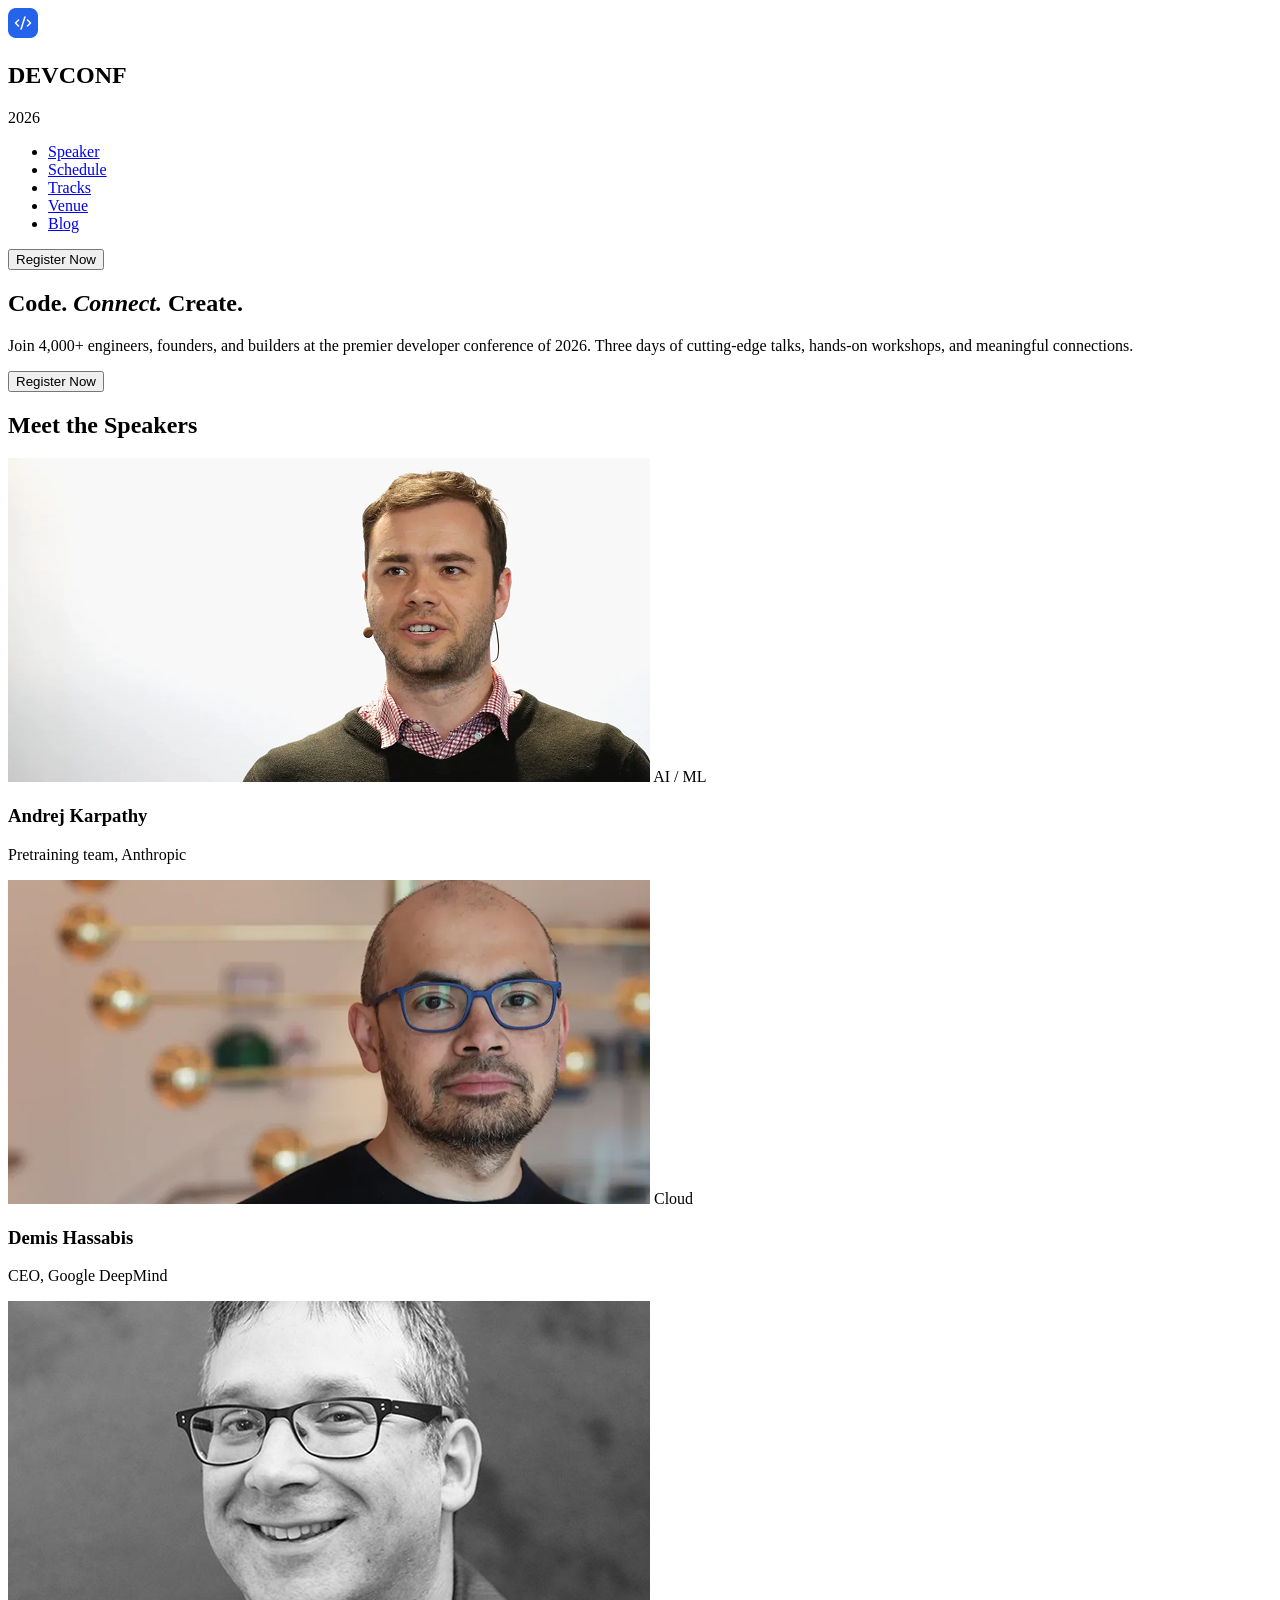
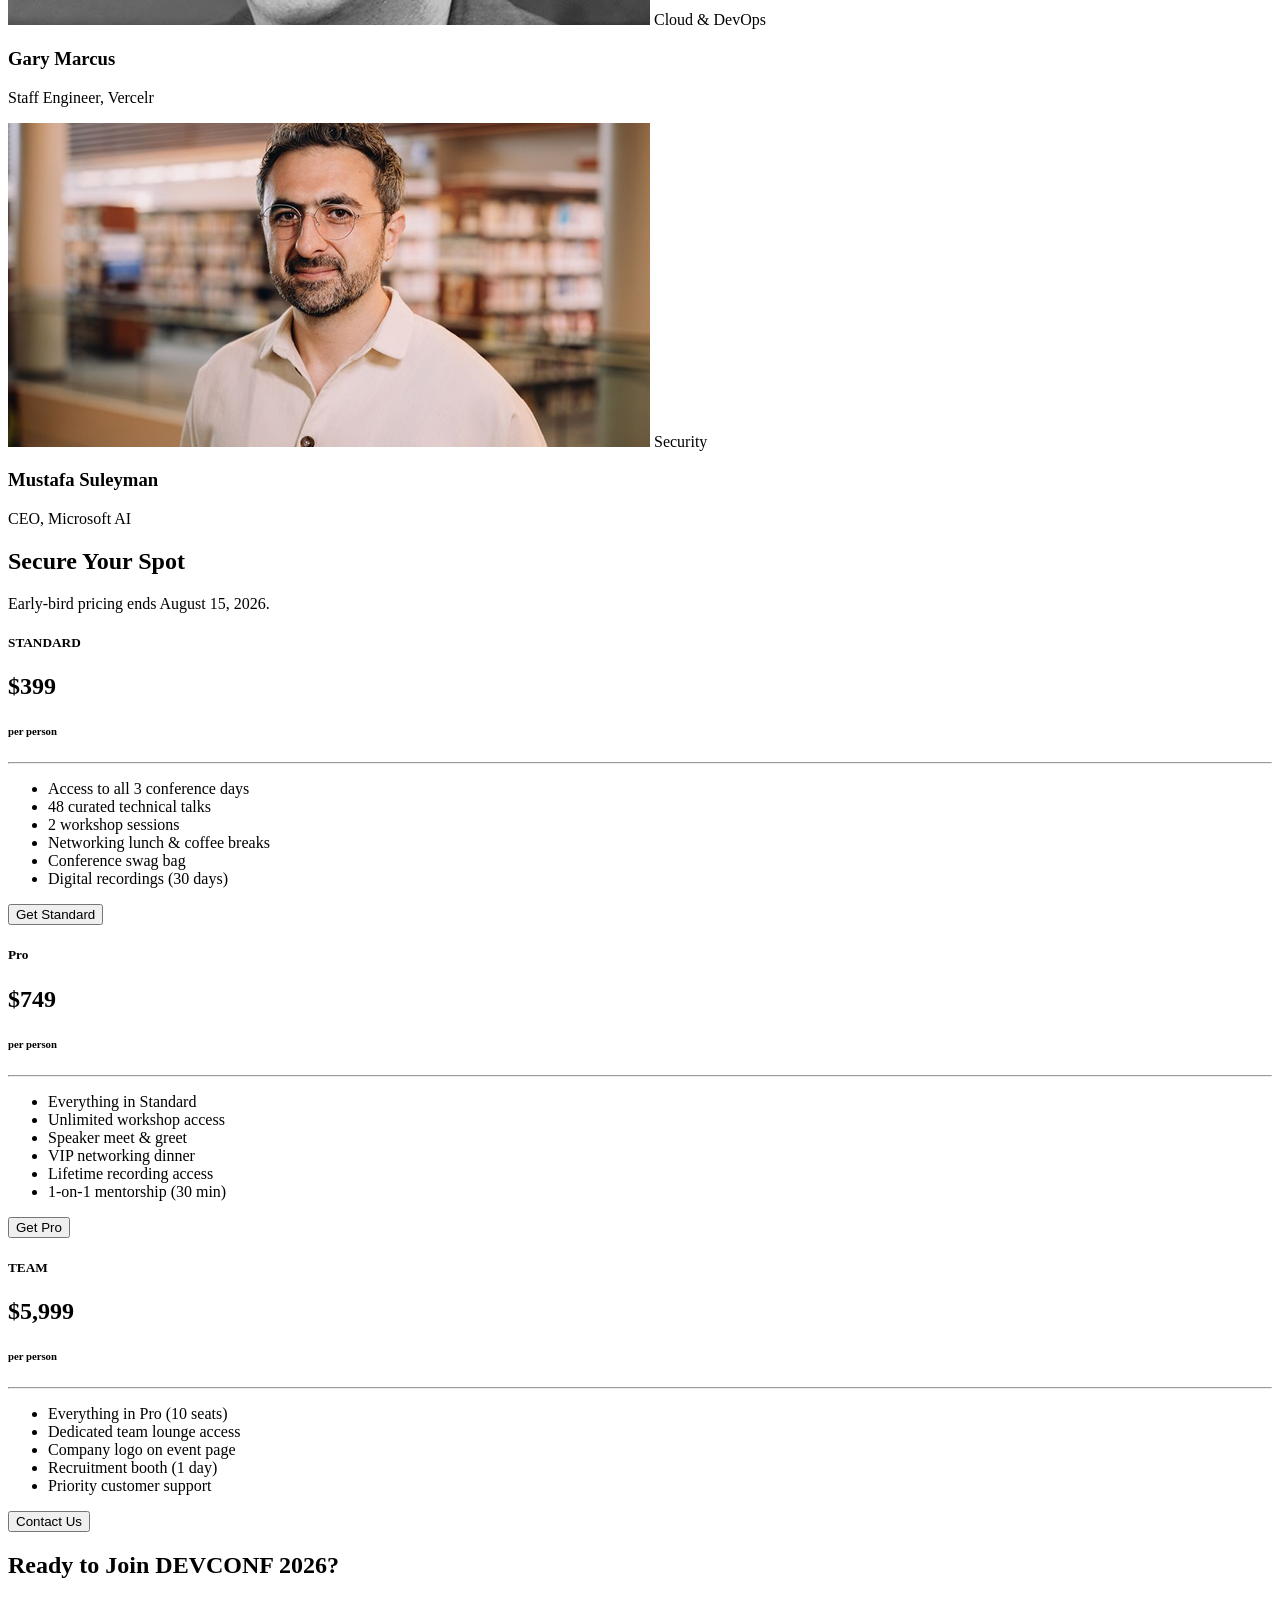
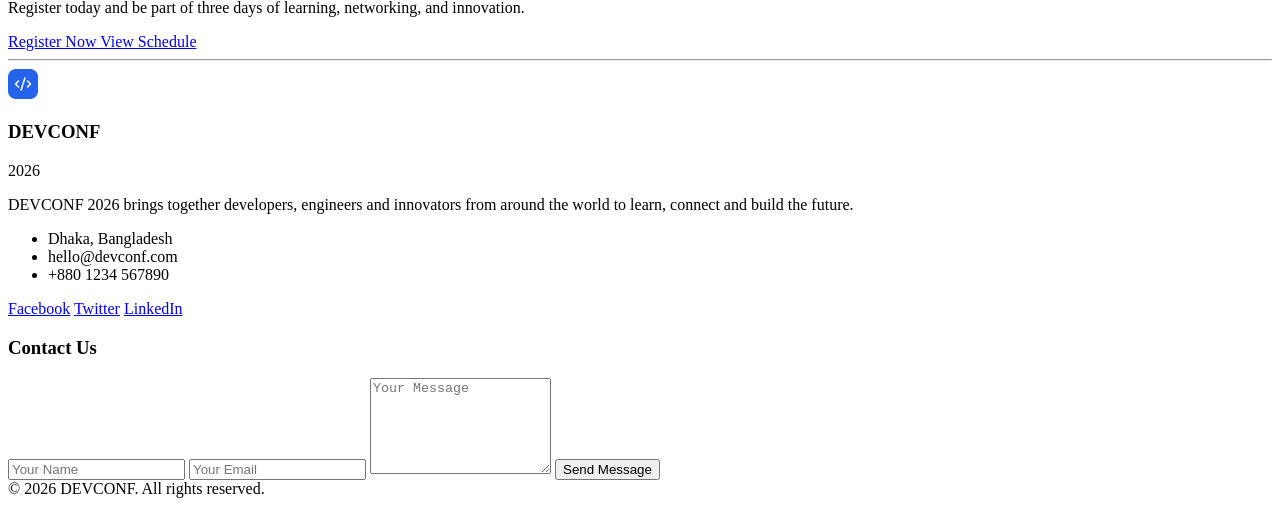
==== index.html @ 1f6fd79f "first change" ====
<!DOCTYPE html>
<html lang="en">

<head>
    <meta charset="UTF-8">
    <meta name="viewport" content="width=device-width, initial-scale=1.0">
    <title>DEVCONF 2026</title>
    <link rel="stylesheet" href="./project/style.css">

    <!-- google fonts add  -->
    <link rel="preconnect" href="https://fonts.googleapis.com">
    <link rel="preconnect" href="https://fonts.gstatic.com" crossorigin>
    <link href="https://fonts.googleapis.com/css2?family=Open+Sans:ital,wght@0,300..800;1,300..800&display=swap"
        rel="stylesheet">

</head>

<body>

    <!-- header start  -->
    <header>
        <!--navbar start  -->
        <nav class="nav-parent">

            <div class="container">

                <!-- logo section start -->

                <div class="logo-mini">
                    <img src="./icons/logo-mini.png" alt="logo-mini">

                    <!-- logo content -->
                    <div class="logo-content">
                        <h2>DEVCONF</h2>
                        <p>2026</p>

                    </div>

                </div>


                <!-- main menu start  -->

                <div class="main-manu">

                    <ul>

                        <li><a href="#">Speaker</a></li>
                        <li><a href="#">Schedule</a></li>
                        <li><a href="#">Tracks</a></li>
                        <li><a href="#">Venue</a></li>
                        <li><a href="#">Blog</a></li>

                    </ul>

                </div>

                <!-- nav manu end -->

                <!--   Register button start  -->
                <div>

                    <button class="common-btn">
                        Register Now
                    </button>

                </div>
                <!--  Register button end -->

            </div>

        </nav>
        <!-- Navbar End -->
    </header>
    <!-- Header End -->

    <!-- Hero Section Start -->

    <section class="hero-parent-root">

        <div class="container">

            <div class="hero-content">

                <h1>
                    Code.
                    <em>Connect.</em>
                    Create.
                </h1>

                <p>
                    Join 4,000+ engineers, founders, and builders at the premier developer conference of 2026. Three
                    days of cutting-edge talks, hands-on workshops, and meaningful connections.
                </p>

                <button class="common-btn hero-btn">
                    Register Now
                </button>

            </div>

        </div>

    </section>
    <!-- Hero Section end -->

    <!-- Speakers Section Start -->

    <section class="container-about-speakers">

        <div class="container">

            <h1>Meet the Speakers</h1>

            <div class="Speakers-box-parent">



                <!-- Speaker Cards -->

                <div class="speaker-card">

                    <img src="./images/speaker1.png" alt="Speaker 1">

                    <span>AI / ML</span>

                    <h3>Andrej Karpathy</h3>

                    <p>Pretraining team, Anthropic</p>

                </div>

                <div class="speaker-card">

                    <img src="./images/speaker2.png" alt="Speaker 2">

                    <span>Cloud</span>

                    <h3>Demis Hassabis</h3>

                    <p>CEO, Google DeepMind</p>

                </div>

                <!-- Speaker Card 3 -->

                <div class="speaker-card">

                    <img src="./images/speaker3.png" alt="Speaker 3">

                    <span>Cloud & DevOps</span>

                    <h3>Gary Marcus</h3>

                    <p>Staff Engineer, Vercelr</p>

                </div>


                <!-- Speaker Card 4 -->

                <div class="speaker-card">

                    <img src="./images/speaker4.png" alt="Speaker 4">

                    <span>Security</span>

                    <h3>Mustafa Suleyman</h3>

                    <p>CEO, Microsoft AI</p>



                </div>

            </div>
        </div>
    </section>

    <!-- Speakers Section end  -->

    <!-- pricing section start -->

    <section class="container-pricing-section">

        <div class="container">

            <div class="pricing-box-content">

                <h1>Secure Your Spot</h1>
                <p>Early-bird pricing ends August 15, 2026.</p>

            </div>

            <!-- Card 1 -->

            <div class="pricing-box-container">

                <div class="pricing-card">

                    <h5>STANDARD</h5>
                    <h2>$399</h2>
                    <h6>per person</h6>

                    <hr>
                    <ul>
                        <li>Access to all 3 conference days</li>
                        <li>48 curated technical talks</li>
                        <li>2 workshop sessions</li>
                        <li>Networking lunch & coffee breaks</li>
                        <li>Conference swag bag</li>
                        <li>Digital recordings (30 days)</li>
                    </ul>

                    <button>Get Standard</button>

                </div>

                <!-- card 2 -->
                <div class="pricing-card pricing-card-pro ">

                    <h5>Pro</h5>
                    <h2>$749</h2>
                    <h6>per person</h6>

                    <hr>
                    <ul>
                        <li>Everything in Standard</li>
                        <li>Unlimited workshop access</li>
                        <li> Speaker meet & greet</li>
                        <li>VIP networking dinner</li>
                        <li>Lifetime recording access</li>
                        <li>1-on-1 mentorship (30 min)</li>
                    </ul>

                    <button>Get Pro</button>

                </div>


                <!--  card 3 -->

                <div class="pricing-card">

                    <h5>TEAM</h5>
                    <h2>$5,999</h2>
                    <h6>per person</h6>

                    <hr>
                    <ul>
                        <li>Everything in Pro (10 seats)</li>
                        <li>Dedicated team lounge access</li>
                        <li>Company logo on event page</li>
                        <li>Recruitment booth (1 day)</li>
                        <li>Priority customer support</li>

                    </ul>

                    <button>Contact Us</button>

                </div>

            </div>


        </div>
    </section>

    <!-- Footer Start -->

    <footer class="footer">

        <div class="container">

            <!-- Top part-->

            <div class="footer-top">

                <div class="footer-top-content">

                    <h2>Ready to Join DEVCONF 2026?</h2>

                    <p>
                        Register today and be part of three days of learning,
                        networking, and innovation.
                    </p>

                </div>

                <div class="footer-top-button">

                    <a href="#" class="common-btn">
                        Register Now
                    </a>

                    <a href="#" class="outline-btn">
                        View Schedule
                    </a>

                </div>

            </div>

            <hr>

            <!-- Contact Footer -->

            <div class="footer-contact">

                <!-- Left -->

                <div class="footer-left">

                    <div class="footer-logo">

                        <img src="./icons/logo-mini.png" alt="logo">

                        <div>

                            <h3>DEVCONF</h3>

                            <span>2026</span>

                        </div>

                    </div>

                    <p>

                        DEVCONF 2026 brings together developers,
                        engineers and innovators from around the world
                        to learn, connect and build the future.

                    </p>

                    <ul class="footer-info">

                        <li> Dhaka, Bangladesh</li>

                        <li>hello@devconf.com</li>

                        <li> +880 1234 567890</li>

                    </ul>

                    <div class="social-icon">

                        <a href="#">Facebook</a>

                        <a href="#">Twitter</a>

                        <a href="#">LinkedIn</a>

                    </div>

                </div>

                <!-- Right -->

                <div class="footer-right">

                    <h3>Contact Us</h3>

                    <form>

                        <input type="text" placeholder="Your Name">

                        <input type="email" placeholder="Your Email">

                        <textarea rows="6" placeholder="Your Message"></textarea>

                        <button class="common-btn">

                            Send Message

                        </button>

                    </form>

                </div>

            </div>

            <div class="copyright">

                © 2026 DEVCONF. All rights reserved.

            </div>

        </div>

    </footer>
    </footer>
</body>

</html>
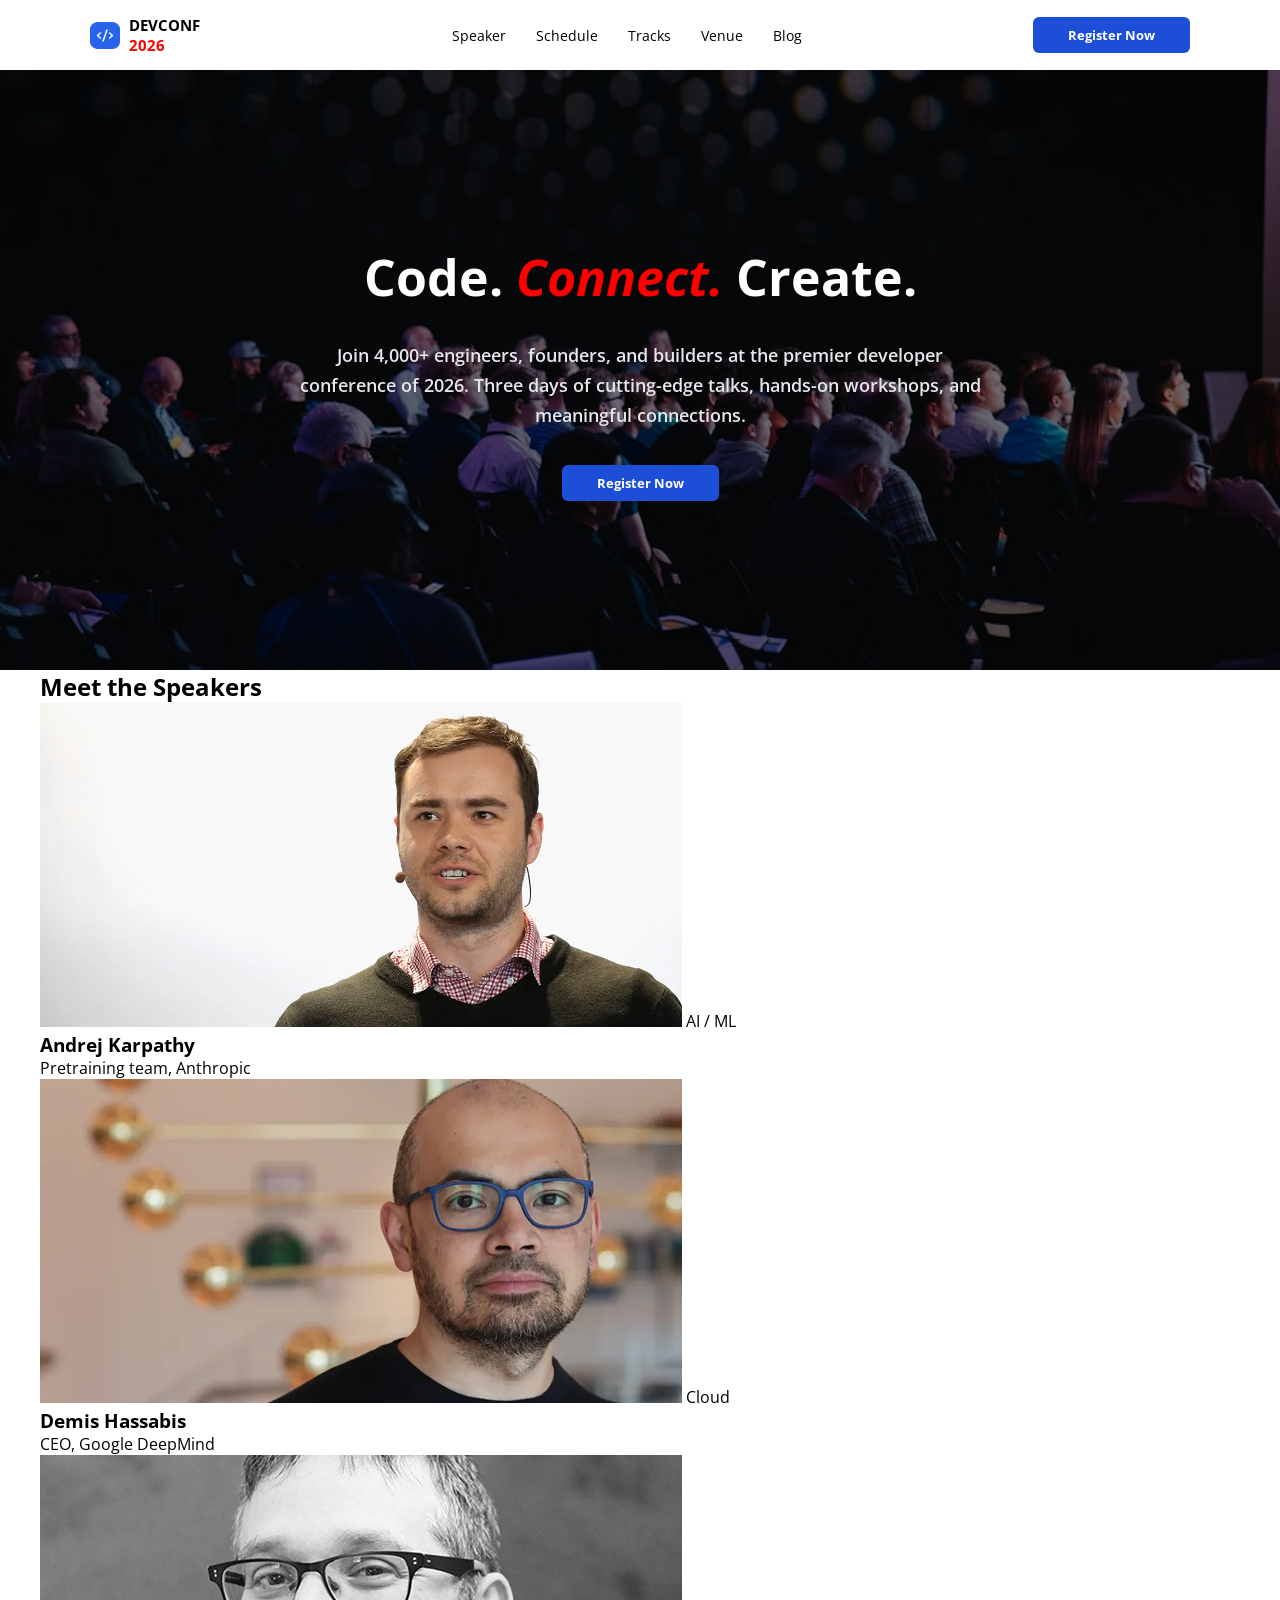
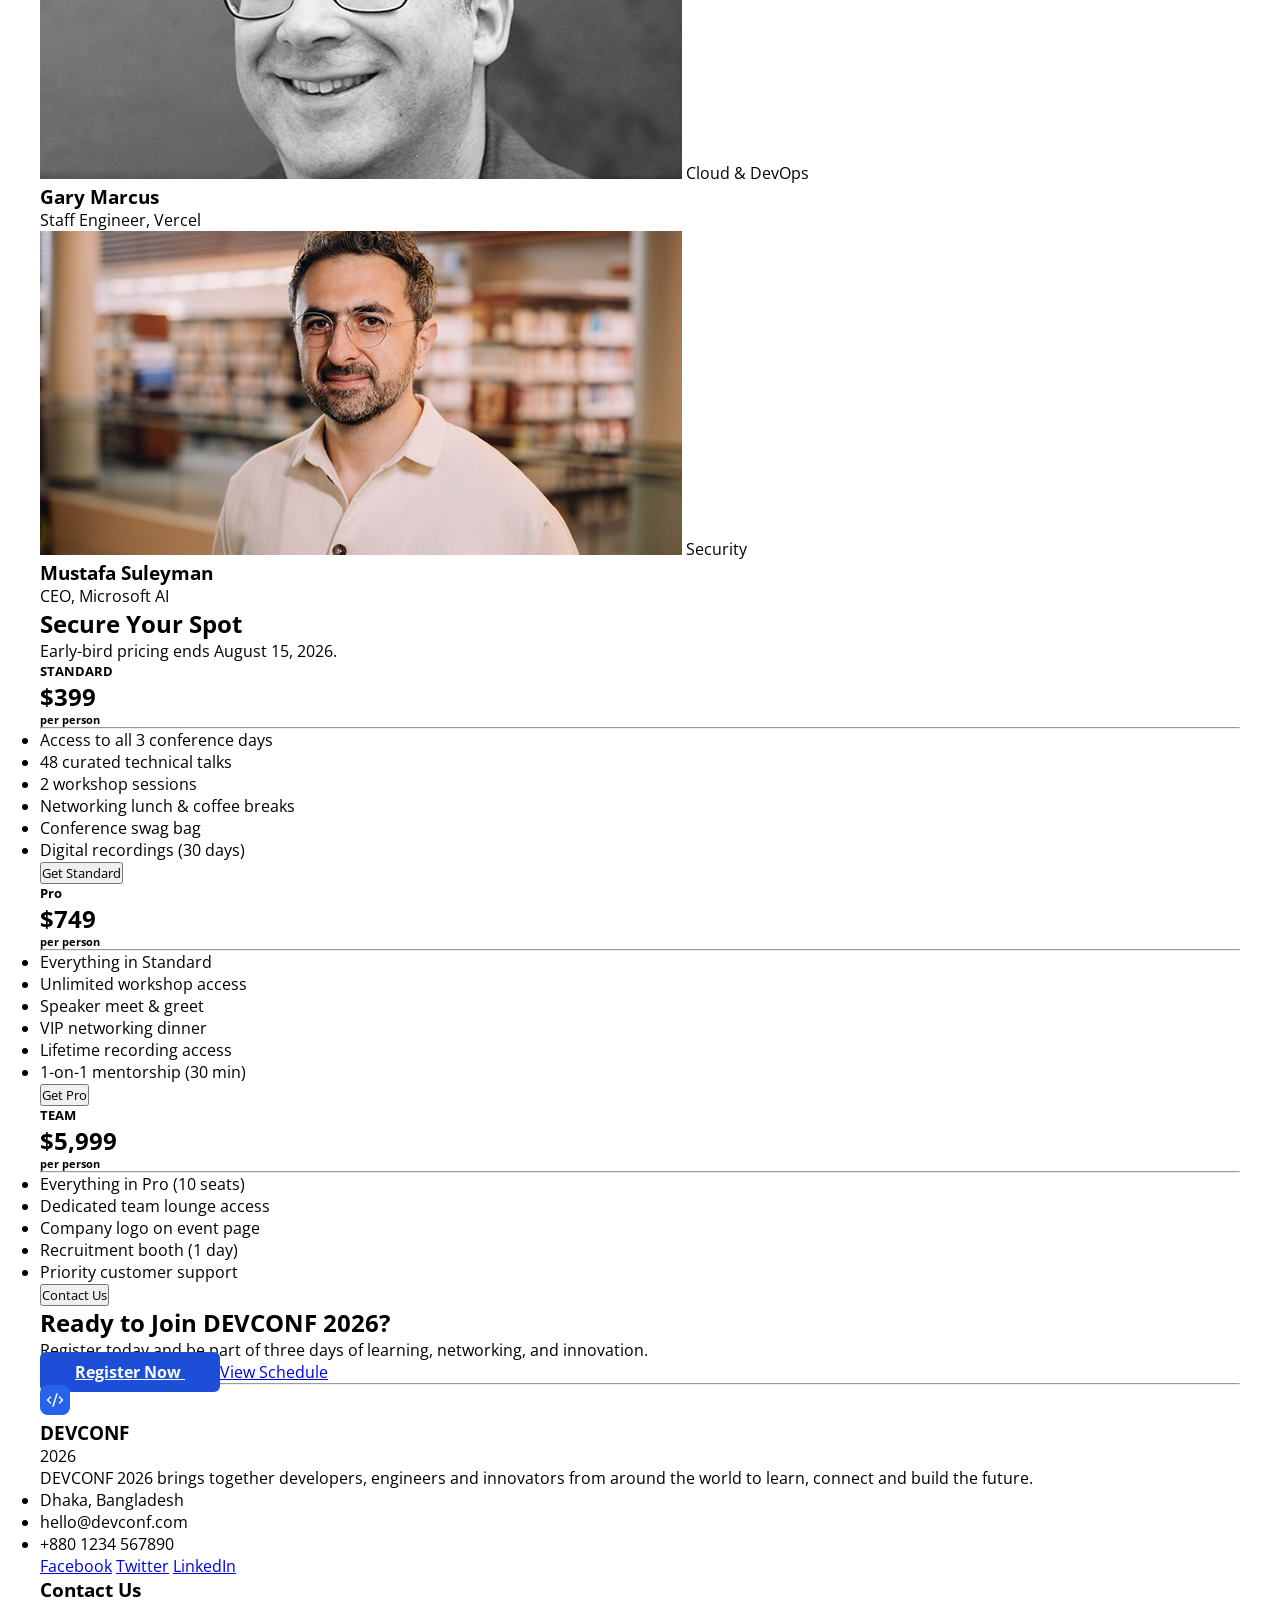
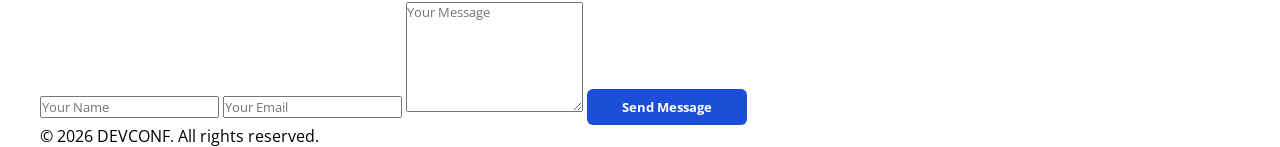
==== commit 4bd2a991: "Complete hero section" ====
--- a/index.html
+++ b/index.html
@@ -5,74 +5,53 @@
     <meta charset="UTF-8">
     <meta name="viewport" content="width=device-width, initial-scale=1.0">
     <title>DEVCONF 2026</title>
-    <link rel="stylesheet" href="./project/style.css">
-
+    <link rel="stylesheet" href="style.css">
     <!-- google fonts add  -->
     <link rel="preconnect" href="https://fonts.googleapis.com">
     <link rel="preconnect" href="https://fonts.gstatic.com" crossorigin>
-    <link href="https://fonts.googleapis.com/css2?family=Open+Sans:ital,wght@0,300..800;1,300..800&display=swap"
-        rel="stylesheet">
+    <link href="https://fonts.googleapis.com/css2?family=Open+Sans:ital,wght@0,300..800;1,300..800&display=swap"rel="stylesheet">
 
 </head>
 
 <body>
-
-    <!-- header start  -->
+    <!--navbar start  -->
     <header>
-        <!--navbar start  -->
-        <nav class="nav-parent">
-
-            <div class="container">
-
-                <!-- logo section start -->
-
-                <div class="logo-mini">
+      <nav class="nav-parent">
+         <div class="container">
+
+             <!-- logo section start -->
+              <div class="logo">
                     <img src="./icons/logo-mini.png" alt="logo-mini">
-
-                    <!-- logo content -->
-                    <div class="logo-content">
+                      <!-- logo content -->
+                    <div class="logo-c">
                         <h2>DEVCONF</h2>
-                        <p>2026</p>
-
+                        <h4>2026</h4>
                     </div>
-
-                </div>
-
+                </div>
 
                 <!-- main menu start  -->
-
-                <div class="main-manu">
-
+                  <div class="main-menu">
                     <ul>
-
                         <li><a href="#">Speaker</a></li>
                         <li><a href="#">Schedule</a></li>
                         <li><a href="#">Tracks</a></li>
                         <li><a href="#">Venue</a></li>
                         <li><a href="#">Blog</a></li>
-
-                    </ul>
-
-                </div>
-
-                <!-- nav manu end -->
-
-                <!--   Register button start  -->
+                    </ul>
+                </div>
+                 <!-- nav manu end -->
+
+                   
                 <div>
-
-                    <button class="common-btn">
+                   <button class="common-btn">
                         Register Now
-                    </button>
-
-                </div>
-                <!--  Register button end -->
-
-            </div>
-
+                   </button>
+                </div>
+            </div>
         </nav>
         <!-- Navbar End -->
     </header>
-    <!-- Header End -->
+    
 
     <!-- Hero Section Start -->
 
@@ -104,7 +83,7 @@
     </section>
     <!-- Hero Section end -->
 
-    <!-- Speakers Section Start -->
+    <!--Meet the Speakers Section start  -->
 
     <section class="container-about-speakers">
 
@@ -112,7 +91,7 @@
 
             <h1>Meet the Speakers</h1>
 
-            <div class="Speakers-box-parent">
+            <div class="speakers-box-parent">
 
 
 
@@ -152,7 +131,7 @@
 
                     <h3>Gary Marcus</h3>
 
-                    <p>Staff Engineer, Vercelr</p>
+                    <p>Staff Engineer, Vercel</p>
 
                 </div>
 
@@ -390,7 +369,7 @@
         </div>
 
     </footer>
-    </footer>
+
 </body>
 
 </html>
--- a/style.css
+++ b/style.css
@@ -0,0 +1,174 @@
+/* reset css */
+/* for the page  */
+*{
+    margin: 0;
+    padding: 0;
+    box-sizing: border-box;
+    font-family: "Open Sans", sans-serif;
+}
+
+img {
+    max-width: 100%;
+}
+
+/* common style  */
+.common-btn{ 
+background-color: #1D4ED8;
+color: #FFFFFF;
+padding:9px 35px  ;
+font-weight: bold;
+border-radius: 6px;
+border: none;
+cursor: pointer;
+transition: 0.5s;
+
+}
+
+
+.common-btn:hover{
+    background-color: red;
+    transform: translateY(-2px)scale(1.05);
+}
+
+.common-btn:hover {
+    box-shadow: 0 8px 15px rgba(29, 78, 216, 0.3);
+}
+
+
+.container {
+    max-width: 1200px;
+    margin: 0 auto;
+}
+
+/* Navbar start  */
+.nav-parent {
+    padding: 0 90px;
+    
+}
+
+
+.nav-parent .container { 
+   
+    display: flex;
+    justify-content: space-between;
+    align-items: center;
+    padding: 15px 0px ;
+    /* margin: 0 auto; */
+}
+
+/* logo */
+.logo {
+    display: flex;
+    align-items: center;
+    font-size: 10px;
+    gap: 9px;
+    margin-right:20px;
+}
+.logo img {
+    width: 30px;
+    height: 27px;
+}
+
+.logo-c h2,
+.logo-c h4 {
+    margin: 0;
+}
+
+.logo-c h4 {
+
+    color: red;
+    margin: 0;
+    font-size: 15px;
+}
+ 
+/* main menu */
+.main-menu {
+    flex: 1;
+    display: flex;
+    justify-content: center;
+}  
+
+nav ul {
+
+    display: flex;
+    list-style: none;
+    gap: 30px;
+    /* align-items: center; */
+    font-size: 14px ;
+    font-weight: 400;
+}
+
+ul li a {
+    text-decoration: none;
+    color: black;
+    transition: 0.3s;
+}
+
+ul li a:hover{
+    color: red ;
+    
+}
+/* nav end */
+
+
+/* hero section start  */
+.hero-parent-root{
+
+    display: flex;
+    height: 600px;
+    background-image: linear-gradient(rgba(0, 0, 0, 0.55), rgba(0, 0, 0, 0.55)),url('./images/banner.jpg');
+    background-size: cover;
+    background-repeat: no-repeat;
+    background-position: center;
+    position: relative;
+    align-items: center ;
+    justify-content: center;
+
+}
+
+.hero-parent-root .container {
+    width: 100%;
+    display: flex;
+    justify-content: center;
+    align-items: center;
+
+}
+
+.hero-content {
+
+    font-size: 20px;
+    font-weight: 70px;
+    margin: 0 auto ;
+    color: white;
+    text-align: center;
+    max-width: 700px;
+
+}
+.hero-content h1 {
+    font-size: 50px;
+    font-weight: 700;
+    line-height: 75px ; 
+    margin-bottom : 25px ; 
+}
+
+.hero-content em {
+    color: white;
+    font-style: italic;
+    color: red;
+}
+
+.hero-content p {
+     
+    font-size: 18px;
+    font-weight: 600 ;
+    line-height: 30px ;
+    color: #E5E7EB;
+    margin: 25px auto 35px;
+    text-align: center;
+    max-width: 700px;
+}
+
+/* hero section end  */
+/* eet the Speakers Section start */
+
+
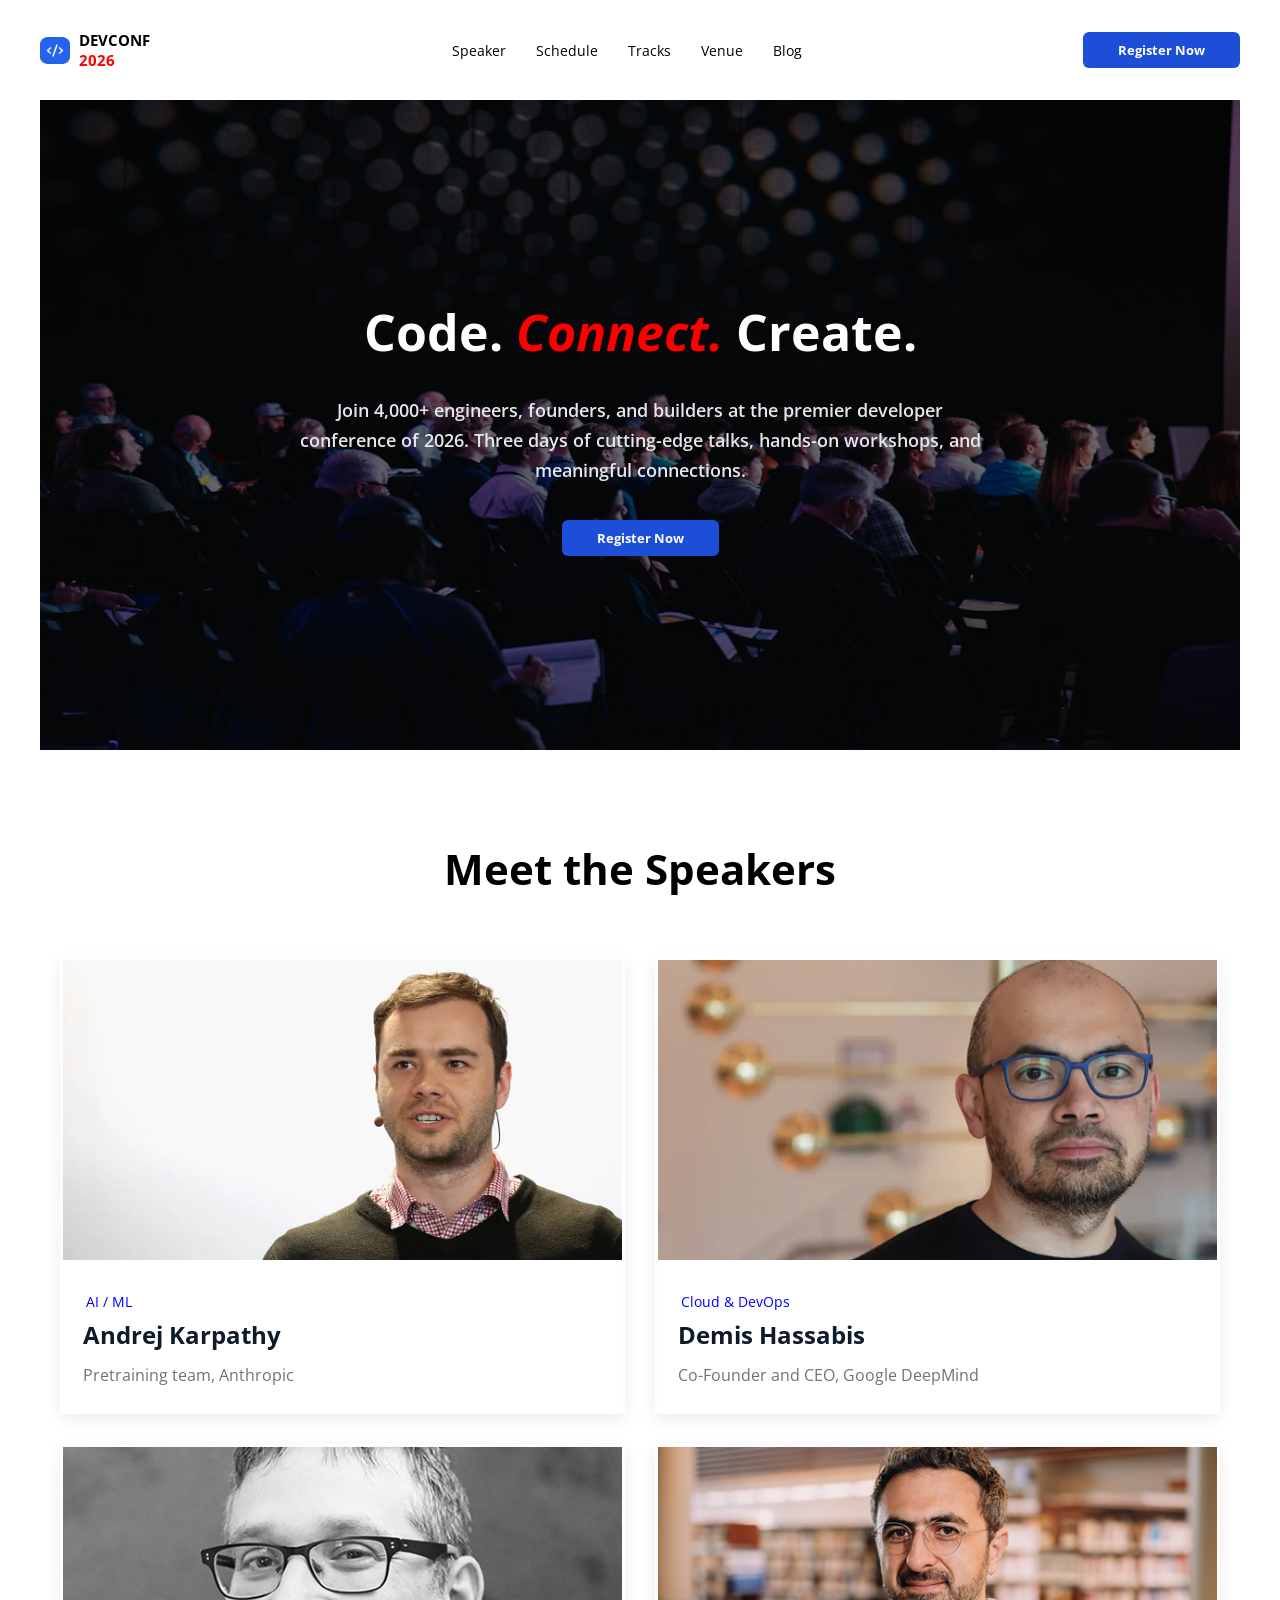
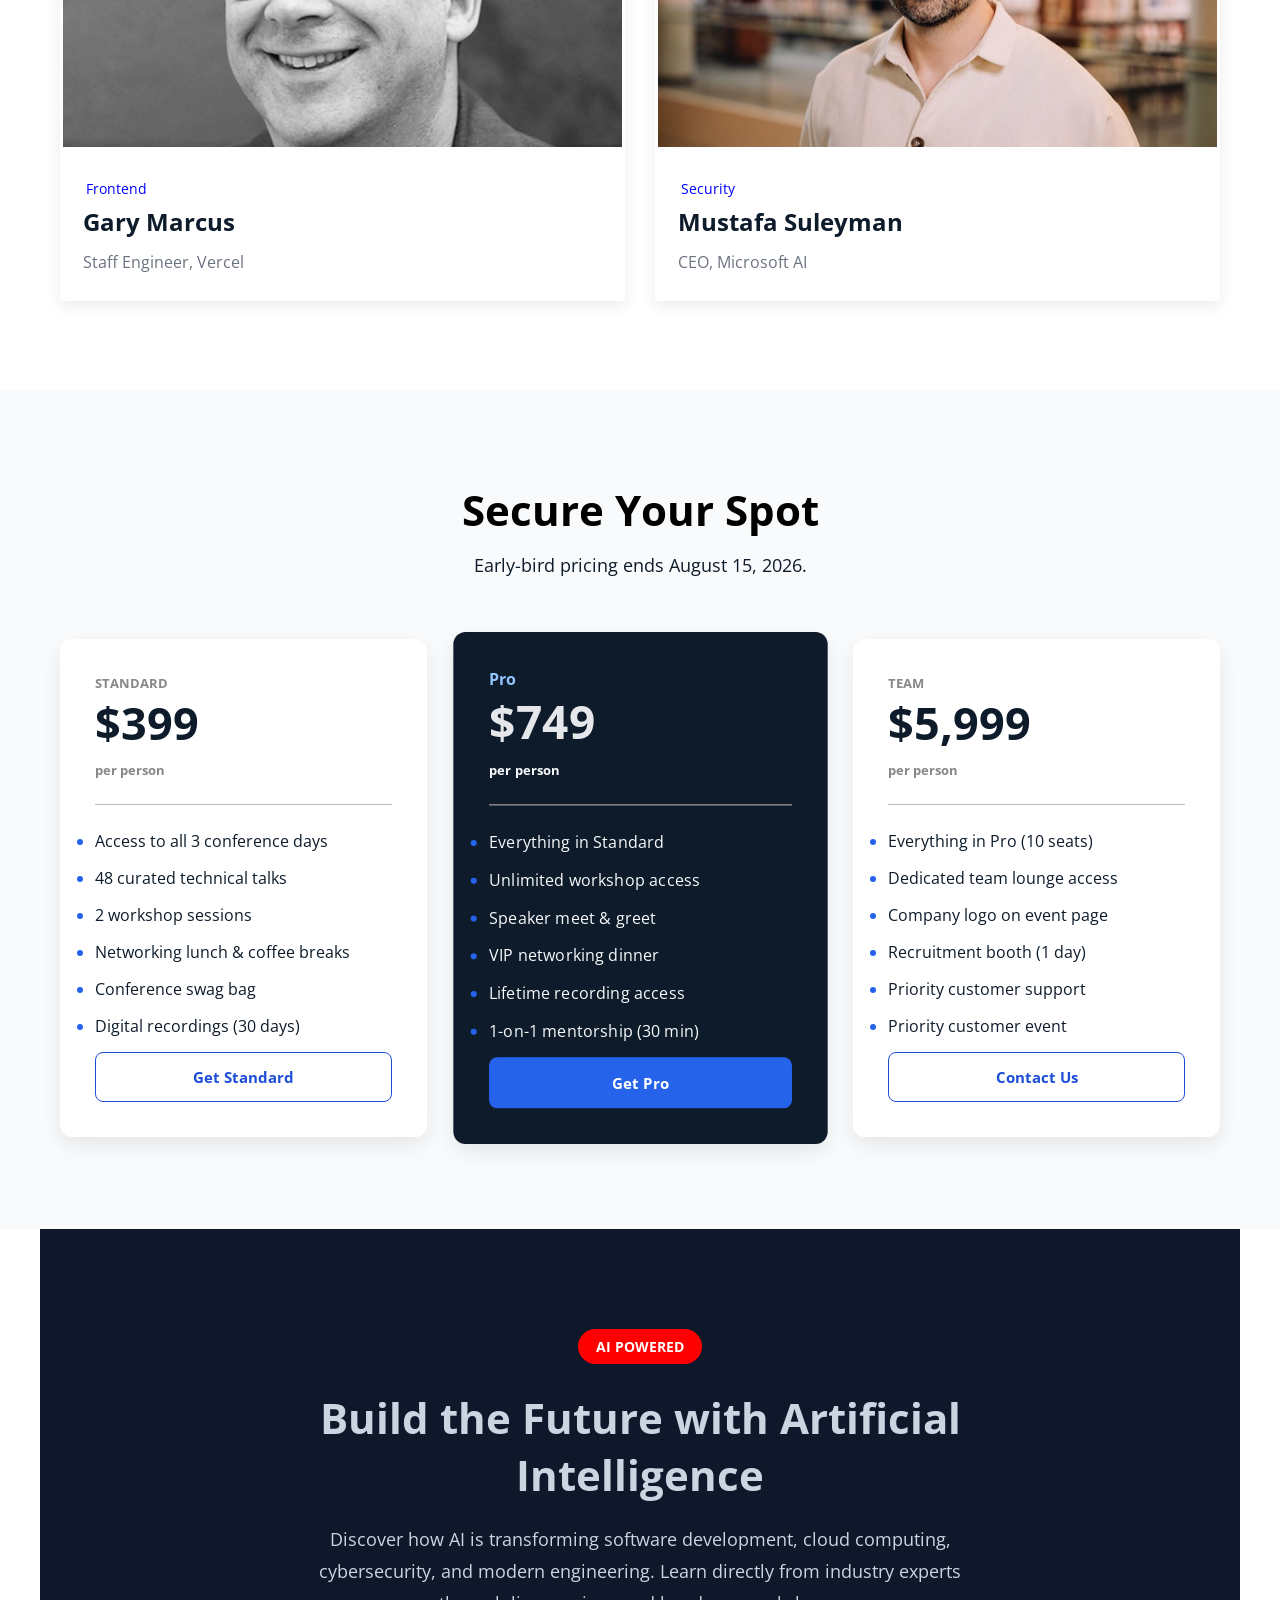
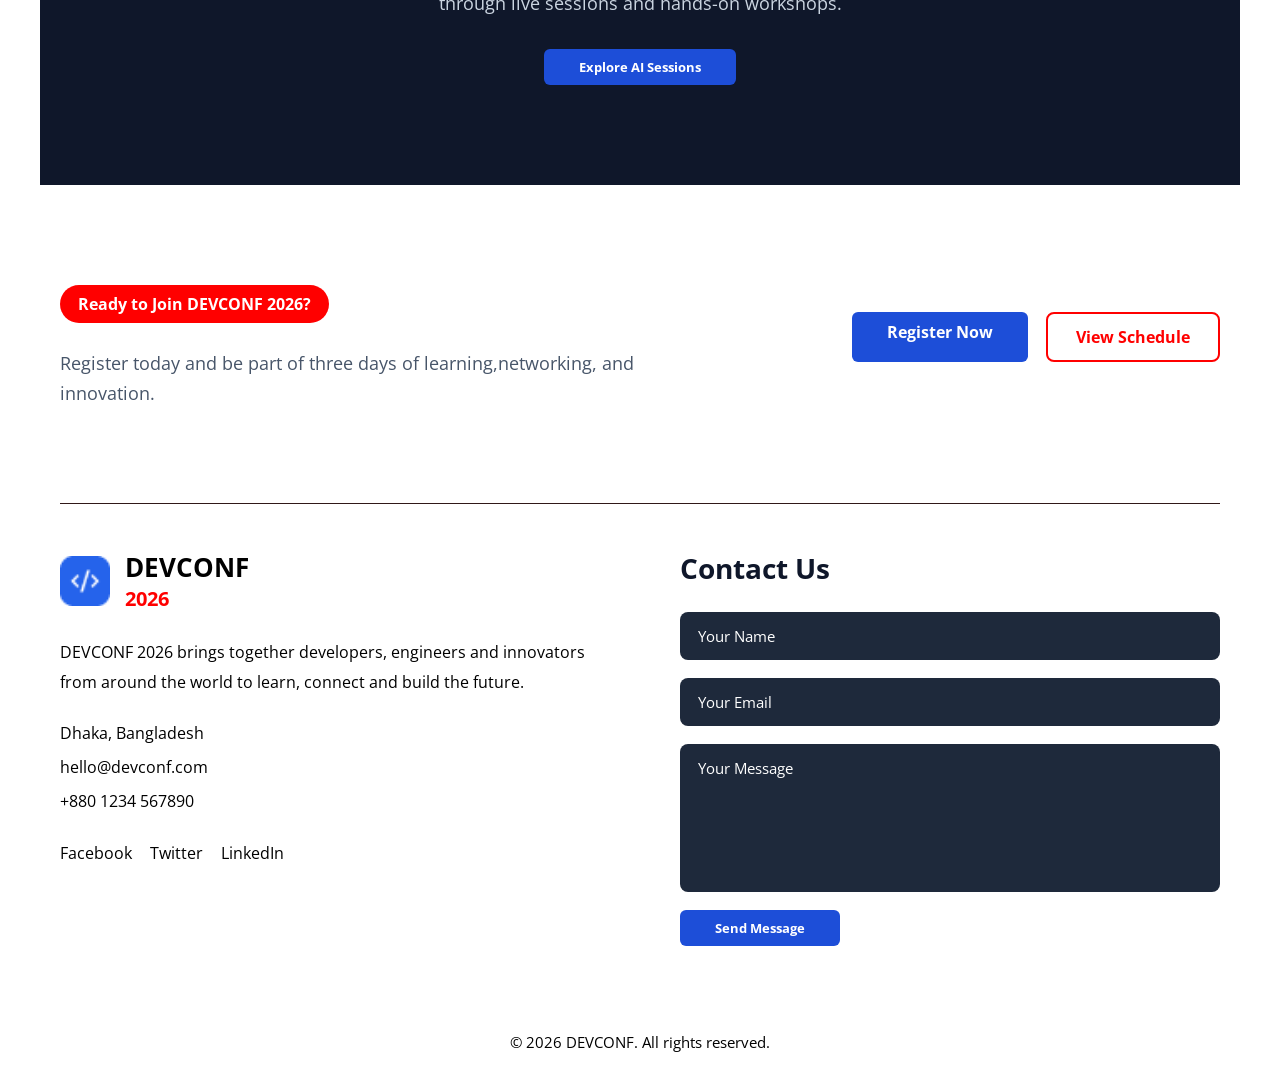
==== commit 0481a904: "Improve CSS styling and fix layout issues" ====
--- a/index.html
+++ b/index.html
@@ -113,11 +113,11 @@
 
                     <img src="./images/speaker2.png" alt="Speaker 2">
 
-                    <span>Cloud</span>
+                    <span>Cloud & DevOps</span>
 
                     <h3>Demis Hassabis</h3>
 
-                    <p>CEO, Google DeepMind</p>
+                    <p>Co-Founder and CEO, Google DeepMind</p>
 
                 </div>
 
@@ -127,7 +127,7 @@
 
                     <img src="./images/speaker3.png" alt="Speaker 3">
 
-                    <span>Cloud & DevOps</span>
+                    <span>Frontend</span>
 
                     <h3>Gary Marcus</h3>
 
@@ -232,6 +232,7 @@
                         <li>Company logo on event page</li>
                         <li>Recruitment booth (1 day)</li>
                         <li>Priority customer support</li>
+                        <li>Priority customer event</li>
 
                     </ul>
 
@@ -244,8 +245,37 @@
 
         </div>
     </section>
-
-    <!-- Footer Start -->
+    <!-- pricing section end  -->
+    <!-- ai section start  -->
+    <section class="container-ai-section">
+    
+        <div class="container">
+    
+            <div class="ai-content">
+    
+                <span> AI POWERED</span>
+    
+                <h2>Build the Future with Artificial Intelligence</h2>
+    
+                <p>
+                    Discover how AI is transforming software development,
+                    cloud computing, cybersecurity, and modern engineering.
+                    Learn directly from industry experts through live sessions
+                    and hands-on workshops.
+                </p>
+    
+                <button class="common-btn">
+                    Explore AI Sessions
+                </button>
+    
+            </div>
+    
+        </div>
+    
+    </section>
+    <!-- ai section end -->
+
+    <!-- Footer section Start -->
 
     <footer class="footer">
 
@@ -257,11 +287,10 @@
 
                 <div class="footer-top-content">
 
-                    <h2>Ready to Join DEVCONF 2026?</h2>
+                    <span>Ready to Join DEVCONF 2026?</span>
 
                     <p>
-                        Register today and be part of three days of learning,
-                        networking, and innovation.
+                        Register today and be part of three days of learning,networking, and innovation.
                     </p>
 
                 </div>
@@ -307,8 +336,7 @@
                     <p>
 
                         DEVCONF 2026 brings together developers,
-                        engineers and innovators from around the world
-                        to learn, connect and build the future.
+                        engineers and innovators from around the world to learn, connect and build the future.
 
                     </p>
 
--- a/style.css
+++ b/style.css
@@ -1,174 +1,704 @@
-/* reset css */
-/* for the page  */
-*{
-    margin: 0;
-    padding: 0;
-    box-sizing: border-box;
-    font-family: "Open Sans", sans-serif;
-}
-
-img {
-    max-width: 100%;
-}
-
-/* common style  */
-.common-btn{ 
-background-color: #1D4ED8;
-color: #FFFFFF;
-padding:9px 35px  ;
-font-weight: bold;
-border-radius: 6px;
-border: none;
-cursor: pointer;
-transition: 0.5s;
-
-}
-
-
-.common-btn:hover{
-    background-color: red;
-    transform: translateY(-2px)scale(1.05);
-}
-
-.common-btn:hover {
-    box-shadow: 0 8px 15px rgba(29, 78, 216, 0.3);
-}
-
-
-.container {
-    max-width: 1200px;
-    margin: 0 auto;
-}
-
-/* Navbar start  */
-.nav-parent {
-    padding: 0 90px;
-    
-}
-
-
-.nav-parent .container { 
-   
-    display: flex;
-    justify-content: space-between;
-    align-items: center;
-    padding: 15px 0px ;
-    /* margin: 0 auto; */
-}
-
-/* logo */
-.logo {
-    display: flex;
-    align-items: center;
-    font-size: 10px;
-    gap: 9px;
-    margin-right:20px;
-}
-.logo img {
-    width: 30px;
-    height: 27px;
-}
-
-.logo-c h2,
-.logo-c h4 {
-    margin: 0;
-}
-
-.logo-c h4 {
-
-    color: red;
-    margin: 0;
-    font-size: 15px;
-}
- 
-/* main menu */
-.main-menu {
-    flex: 1;
-    display: flex;
-    justify-content: center;
-}  
-
-nav ul {
-
-    display: flex;
-    list-style: none;
-    gap: 30px;
-    /* align-items: center; */
-    font-size: 14px ;
-    font-weight: 400;
-}
-
-ul li a {
-    text-decoration: none;
-    color: black;
-    transition: 0.3s;
-}
-
-ul li a:hover{
-    color: red ;
-    
-}
-/* nav end */
-
-
-/* hero section start  */
-.hero-parent-root{
-
-    display: flex;
-    height: 600px;
-    background-image: linear-gradient(rgba(0, 0, 0, 0.55), rgba(0, 0, 0, 0.55)),url('./images/banner.jpg');
-    background-size: cover;
-    background-repeat: no-repeat;
-    background-position: center;
-    position: relative;
-    align-items: center ;
-    justify-content: center;
-
-}
-
-.hero-parent-root .container {
-    width: 100%;
-    display: flex;
-    justify-content: center;
-    align-items: center;
-
-}
-
-.hero-content {
-
-    font-size: 20px;
-    font-weight: 70px;
-    margin: 0 auto ;
-    color: white;
-    text-align: center;
-    max-width: 700px;
-
-}
-.hero-content h1 {
-    font-size: 50px;
-    font-weight: 700;
-    line-height: 75px ; 
-    margin-bottom : 25px ; 
-}
-
-.hero-content em {
-    color: white;
-    font-style: italic;
-    color: red;
-}
-
-.hero-content p {
-     
-    font-size: 18px;
-    font-weight: 600 ;
-    line-height: 30px ;
-    color: #E5E7EB;
-    margin: 25px auto 35px;
-    text-align: center;
-    max-width: 700px;
-}
-
-/* hero section end  */
-/* eet the Speakers Section start */
-
-
+    /* reset css */
+    /* for the page  */
+    * {
+        margin: 0;
+        padding: 0;
+        box-sizing: border-box;
+        font-family: "Open Sans", sans-serif;
+    }
+
+    img {
+        max-width: 100%;
+    }
+
+    /* common style  */
+    .common-btn {
+        background-color: #1D4ED8;
+        color: #FFFFFF;
+        padding: 9px 35px;
+        font-weight: bold;
+        border-radius: 6px;
+        border: none;
+        cursor: pointer;
+        transition: 0.5s;
+
+    }
+
+
+    .common-btn:hover {
+        background-color: red;
+        transform: translateY(-2px)scale(1.05);
+    }
+
+    .container {
+        max-width: 1200px;
+        width: 100%;
+        margin: 0 auto;
+        padding: 0 20px;
+    }
+
+    /* Navbar start  */
+    .nav-parent {
+        padding: 15px 0;
+
+    }
+
+
+    .nav-parent .container {
+
+        display: flex;
+        justify-content: space-between;
+        align-items: center;
+        padding: 15px 0px;
+        /* margin: 0 auto; */
+    }
+
+    /* logo */
+    .logo {
+        display: flex;
+        align-items: center;
+        font-size: 10px;
+        gap: 9px;
+        margin-right: 20px;
+    }
+
+    .logo img {
+        width: 30px;
+        height: 27px;
+    }
+
+    .logo-c h2,
+    .logo-c h4 {
+        margin: 0;
+    }
+
+    .logo-c h4 {
+
+        color: red;
+        margin: 0;
+        font-size: 15px;
+    }
+
+    /* main menu */
+    .main-menu {
+        flex: 1;
+        display: flex;
+        justify-content: center;
+    }
+
+    nav ul {
+
+        display: flex;
+        list-style: none;
+        gap: 30px;
+        /* align-items: center; */
+        font-size: 14px;
+        font-weight: 400;
+    }
+
+    ul li a {
+        text-decoration: none;
+        color: black;
+        transition: 0.3s;
+    }
+
+    ul li a:hover {
+        color: red;
+
+    }
+
+    /* nav end */
+
+
+    /* hero section start  */
+    .hero-parent-root {
+
+        display: flex;
+        height: 600px;
+        background-image: linear-gradient(rgba(0, 0, 0, 0.55), rgba(0, 0, 0, 0.55)), url('./images/banner.jpg');
+        /* background-size: cover; */
+        background-size: 1200px 650px;
+        background-repeat: no-repeat;
+        background-position: center center;
+        position: relative;
+        align-items: center;
+        justify-content: center;
+        min-height: 650px;
+
+    }
+
+    .hero-parent-root .container {
+        width: 100%;
+        display: flex;
+        justify-content: center;
+        align-items: center;
+
+        margin: 0 auto;
+        padding: 0 20px;
+
+    }
+
+    .hero-content {
+
+        font-size: 20px;
+        font-weight: 700;
+        margin: 0 auto;
+        color: white;
+        text-align: center;
+        max-width: 700px;
+
+    }
+
+    .hero-content h1 {
+        font-size: 50px;
+        font-weight: 700;
+        line-height: 75px;
+        margin-bottom: 25px;
+    }
+
+    .hero-content em {
+        color: white;
+        font-style: italic;
+        color: red;
+    }
+
+    .hero-content p {
+
+        font-size: 18px;
+        font-weight: 600;
+        line-height: 30px;
+        color: #E5E7EB;
+        margin: 25px auto 35px;
+        text-align: center;
+        max-width: 700px;
+    }
+
+    /* hero section end  */
+    /* Meet the Speakers Section start */
+
+    .container-about-speakers {
+        padding: 90px 0;
+        background-color: white;
+
+    }
+
+    /* section head */
+
+    .container-about-speakers h1 {
+        text-align: center;
+        font-size: 42px;
+        font-weight: 700;
+        color: black;
+        margin-bottom: 60px;
+    }
+
+    /* card-container   */
+    .speakers-box-parent {
+        display: grid;
+        grid-template-columns: repeat(2, 1fr);
+        gap: 30px;
+    }
+
+    /* card box */
+    .speaker-card {
+        background-color: white;
+        text-align: left;
+        padding-bottom: 25px;
+        box-shadow: 0 5px 15px rgba(0, 0, 0, .08);
+        border: 3px solid rgb(255, 253, 253);
+        transition: 0.5s;
+    }
+
+    /* speaker hover */
+    .speaker-card:hover {
+
+        transform: translateY(-2px)scale(1.03);
+        box-shadow: 0 15px 35px rgba(0, 0, 0, 0.15);
+    }
+
+    /* speaker img  */
+    .speaker-card img {
+        width: 100%;
+        height: 300px;
+        object-fit: cover;
+    }
+
+    /* span blue content  */
+    .speaker-card span {
+        display: inline-block;
+        margin-top: 20px;
+        margin-left: 20px;
+        padding: 7px 3px;
+        color: blue;
+        border-radius: 20px;
+        font-size: 14px;
+        text-align: left;
+
+    }
+
+    /* speaker content  */
+
+    .speaker-card h3 {
+        margin-bottom: 13px;
+        font-size: 24px;
+        color: #0D1B2A;
+        margin-left: 20px
+    }
+
+    .speaker-card p {
+        margin-top: 10px;
+        margin-left: 20px;
+        font-size: 16px;
+        color: #6B7280;
+    }
+
+    /* Meet the Speakers Section start */
+    /* Pricing Section Start */
+
+    .container-pricing-section {
+
+        padding: 90px 0;
+        background-color: #F8FAFC;
+        color: #0D1B2A;
+    }
+
+    /* box content  */
+
+    .pricing-box-content {
+        text-align: center;
+        margin-bottom: 60px;
+    }
+
+    .pricing-box-content h1 {
+        font-size: 42px;
+        color: black;
+        font-weight: 700;
+        margin-bottom: 15px;
+    }
+
+    .pricing-box-content p {
+        font-size: 18px;
+        color: #0D1B2A;
+    }
+
+
+    .pricing-box-container {
+        display: flex;
+        gap: 30px;
+        justify-content: center;
+        align-items: center;
+    }
+
+    /* card style  */
+    .pricing-card {
+        flex: 1;
+        background-color: #FFFFFF;
+        padding: 35px;
+        border-radius: 12px;
+        box-shadow: 0 8px 20px rgba(0, 0, 0, .08);
+        transition: .4s;
+        cursor: pointer;
+    }
+
+    /*  card hover style */
+    .pricing-card:hover {
+        transform: translateY(-6px);
+        box-shadow: 0 8px 20px rgba(0, 0, 0, .08);
+    }
+
+    .pricing-card h2 {
+        font-size: 45px;
+        margin-bottom: 8px;
+    }
+
+    /* pro-card-style  */
+    .pricing-card-pro {
+
+        color: #E5E7EB;
+        background-color: #0D1B2A;
+        transform: scale(1.02);
+
+    }
+
+    /* box content */
+
+    .pricing-card h5 {
+        color: #888888;
+
+    }
+
+    .pricing-card h6 {
+        color: #888888;
+        font-size: 13px;
+
+    }
+
+    .pricing-card-pro P {
+        color: #E5E7EB;
+    }
+
+    .pricing-card-pro h2 {
+        font-size: 45px;
+        margin-bottom: 8px;
+    }
+
+    .pricing-card-pro h5 {
+        color: #E5E7EB;
+        font-size: 16px;
+        color: #93C5FD;
+    }
+
+    .pricing-card-pro h6 {
+        color: #F8FAFC;
+    }
+
+    .pricing-card-pro li {
+        color: #F8FAFC;
+    }
+
+    /* .pricing-card-pro ul style  */
+    /* .pricing-card-pro ul {
+
+    } */
+
+    /* hr style  */
+    .pricing-card hr {
+        margin: 25px 0;
+        border: none;
+        border-top: 1px solid #c4baba;
+    }
+
+    /* pricing card unorder list  */
+
+    .pricing-card ul li {
+
+        margin-bottom: 15px;
+
+    }
+
+    .pricing-card ul li::marker {
+        color: #2563EB;
+    }
+
+    /* pricing card button style */
+    .pricing-card button {
+        width: 100%;
+        margin-top: auto;
+        padding: 14px;
+        border: none;
+        border-radius: 8px;
+        background: #FFFFFF;
+        color: #1D4ED8;
+        font-size: 15px;
+        font-weight: bold;
+        cursor: pointer;
+        transition: .4s;
+        border: 1px solid #1D4ED8;
+    }
+
+    .pricing-card button:hover {
+        background: #2563EB;
+        color: #FFFFFF;
+        transform: translateY(-2px) scale(1.03);
+        box-shadow: 0 10px 20px rgba(37, 99, 235, .25);
+    }
+
+    .pricing-card-pro button {
+        background: #2563EB;
+        color: #FFFFFF;
+        border: 1px solid #2563EB;
+        transition: .4s;
+    }
+
+    .pricing-card-pro button:hover {
+        background: #1D4ED8;
+        transform: translateY(-2px) scale(1.03);
+        box-shadow: 0 10px 20px rgba(37, 99, 235, .35);
+    }
+
+    /* pricing section end */
+    /* ai section start */
+
+    /* .container-ai-section {
+        background: #0F172A;
+        padding: 100px 0;
+    } */
+
+    .container-ai-section {
+        max-width: 1200px;
+        margin: 0 auto;
+        background: #0F172A;
+        padding: 100px 0;
+
+    }
+
+    .ai-content {
+        max-width: 700px;
+        margin: 0 auto;
+        text-align: center;
+    }
+
+    .ai-content span {
+        display: inline-block;
+        padding: 8px 18px;
+        border-radius: 30px;
+        background-color: red;
+        color: white;
+        font-size: 14px;
+        font-weight: 700;
+        margin-bottom: 25px;
+
+
+    }
+
+    .ai-content h2 {
+        font-size: 42px;
+        color: #CBD5E1;
+        /* line-height: 32px; */
+        margin-bottom: 20px;
+        font-weight: 700;
+
+    }
+
+    .ai-content p {
+
+        font-size: 18px;
+        color: #CBD5E1;
+        line-height: 32px;
+        /* margin-bottom: 40px;
+        margin: 0 auto; */
+    }
+
+    .ai-content .common-btn {
+        margin-top: 30px;
+    }
+
+    /* ai button */
+    .ai-content .common-btn:hover {
+        background-color: #2563EB;
+
+    }
+
+    /*  ai section end */
+    /* Footer section Start */
+
+    .footer {
+        background-color: white;
+        color: #0F172A;
+        padding: 80px 0 30px;
+    }
+
+    /* top content  */
+    .footer-top {
+        display: flex;
+        justify-content: space-between;
+        align-items: center;
+        gap: 60px;
+        padding-bottom: 50px;
+    }
+
+    .footer-top-content {
+        margin-top: 20px;
+    }
+
+    .footer-top-content span {
+        display: inline-block;
+        padding: 8px 18px;
+        border-radius: 30px;
+        background-color: red;
+        color: white;
+        font-size: 15x;
+        font-weight: 700;
+        margin-bottom: 25px;
+
+    }
+
+    .footer-top-content p {
+        font-size: 18px;
+        line-height: 30px;
+        font-weight: 400;
+        color: #475569;
+        max-width: 600px;
+    }
+
+    .footer-top-button {
+        display: flex;
+        gap: 18px;
+    }
+
+    .footer-top-button a {
+        text-decoration: none;
+    }
+
+    /* Outline Button */
+
+    .outline-btn {
+        display: inline-block;
+        text-decoration: none;
+        padding: 12px 28px;
+        border: 2px solid red;
+        border-radius: 8px;
+        color: red;
+        font-weight: 700;
+        transition: .5s;
+    }
+
+    .outline-btn:hover {
+        background: red;
+        color: white;
+    }
+
+    /*  footer hr  */
+
+    .footer hr {
+        border: none;
+        border-top: 1px solid #1e0404ea;
+        margin: 45px 0;
+    }
+
+    /*  Contact section */
+
+    .footer-contact {
+        display: flex;
+        justify-content: space-between;
+        gap: 80px;
+    }
+
+    .footer-left {
+
+        flex: 1;
+
+    }
+
+    .footer-right {
+        flex: 1;
+    }
+
+    /* footer Logo*/
+
+    .footer-logo {
+        display: flex;
+        align-items: center;
+        gap: 15px;
+        margin-bottom: 25px;
+    }
+
+    .footer-logo img {
+        width: 50px;
+    }
+
+    .footer-logo h3 {
+        font-size: 26px;
+        color: black;
+    }
+
+    .footer-logo span {
+        color: red;
+        font-size: 20px;
+        font-weight: bold;
+    }
+
+    /* Left Content*/
+
+    .footer-left p {
+        color: black;
+        line-height: 30px;
+        margin-bottom: 25px;
+    }
+
+    .footer-info {
+        list-style: none;
+        margin-bottom: 30px;
+    }
+
+    .footer-info li {
+        margin-bottom: 12px;
+        color: black;
+    }
+
+    /* Social media section */
+
+    .social-icon {
+        display: flex;
+        gap: 18px;
+    }
+
+    .social-icon a {
+        text-decoration: none;
+        color: black;
+        transition: .3s;
+    }
+
+    .social-icon a:hover {
+        color: #3B82F6;
+    }
+
+    /* Right  content */
+
+    .footer-right h3 {
+        color: #0F172A;
+        margin-bottom: 25px;
+        font-size: 28px;
+    }
+
+    .footer-right form {
+        display: flex;
+        flex-direction: column;
+        gap: 18px;
+    }
+
+    /* input and footer placeholder box  */
+
+    .footer-right input {
+
+        width: 100%;
+        padding: 14px 18px;
+        border: none;
+        border-radius: 8px;
+        background: #1E293B;
+        color: white;
+        font-size: 15px;
+        outline: none;
+
+    }
+
+    .footer-right textarea {
+
+        width: 100%;
+        padding: 14px 18px;
+        border: none;
+        border-radius: 8px;
+        background: #1E293B;
+        color: white;
+        font-size: 15px;
+        outline: none;
+
+    }
+
+    .footer-right input::placeholder {
+        color: white;
+    }
+
+    .footer-right textarea::placeholder {
+        color: white;
+    }
+
+    .footer-right textarea {
+        resize: none;
+    }
+
+    /*  footer Button */
+    .footer-right button {
+        align-self: flex-start;
+    }
+
+    .copyright {
+
+        text-align: center;
+        margin-top: 60px;
+        padding-top: 25px;
+        border-top: 1px solid rgba(255, 255, 255, .12);
+        color: black;
+        font-size: 15px;
+
+    }
